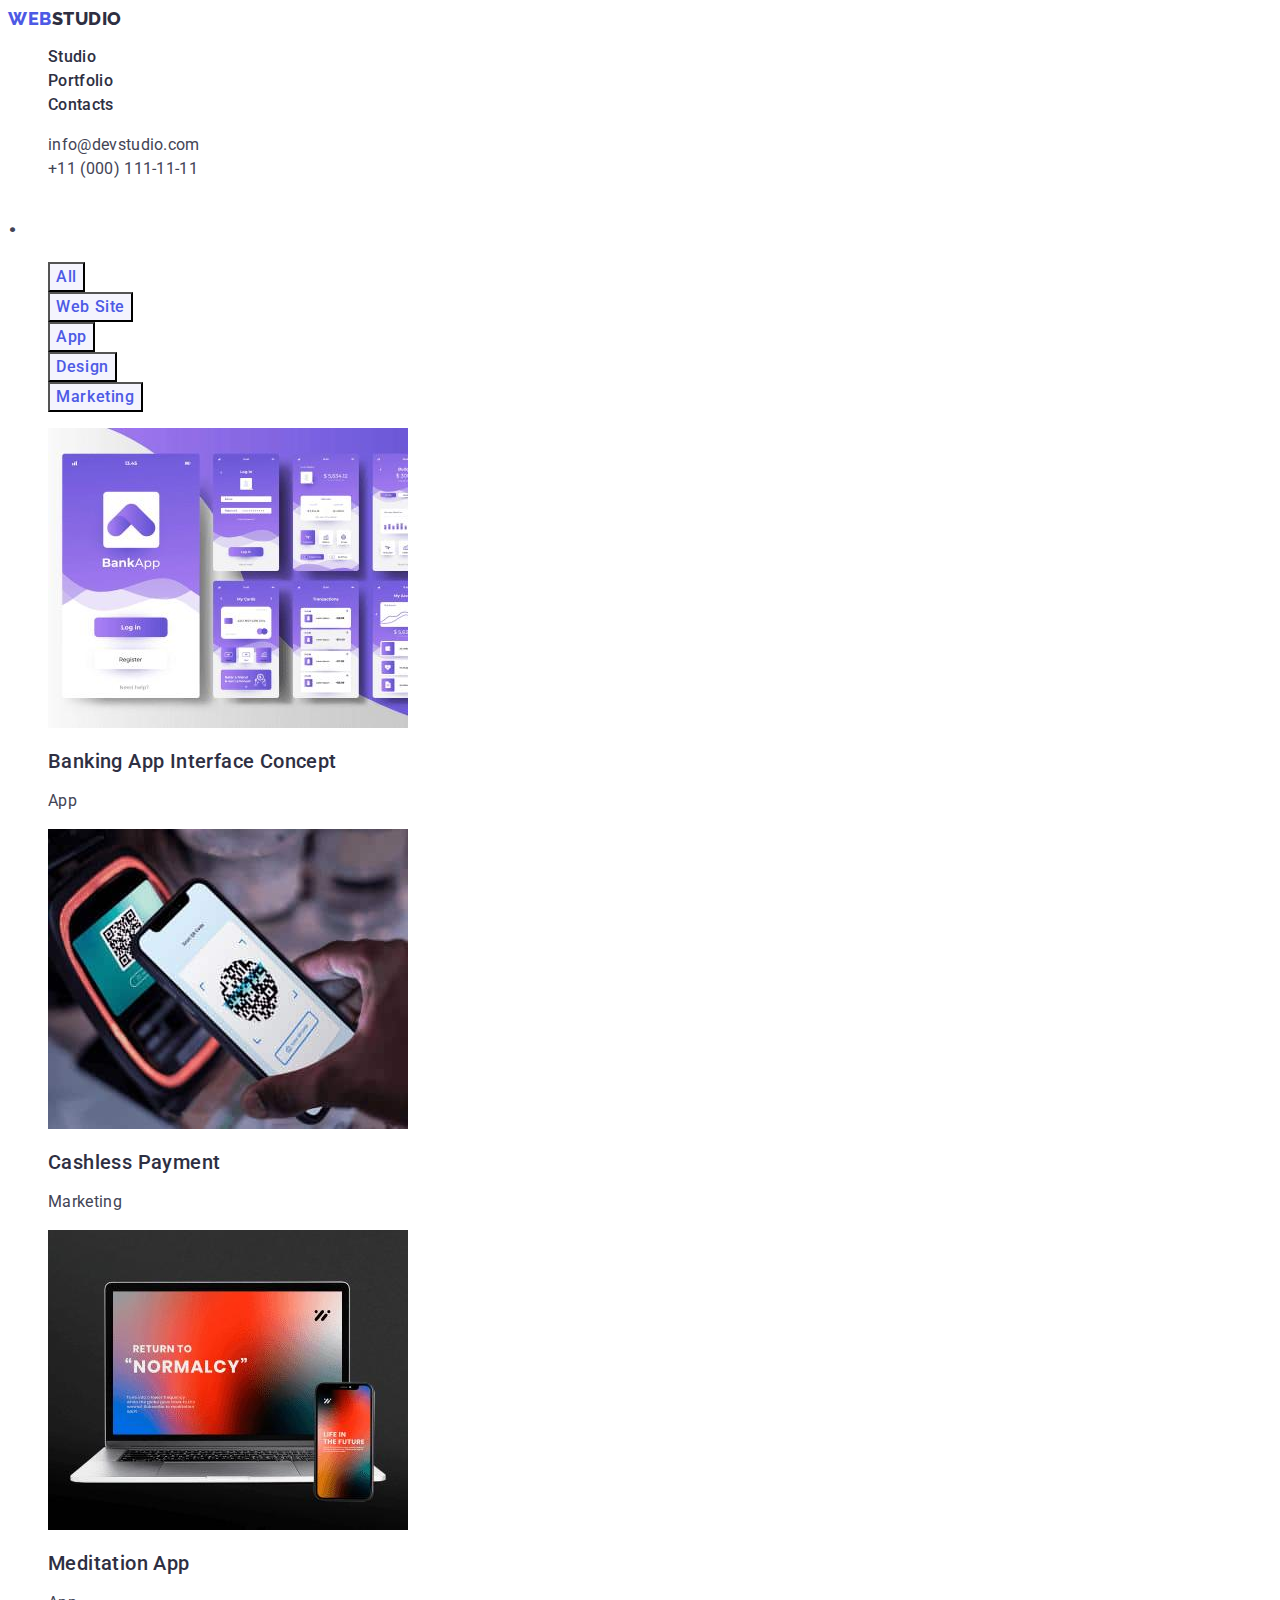
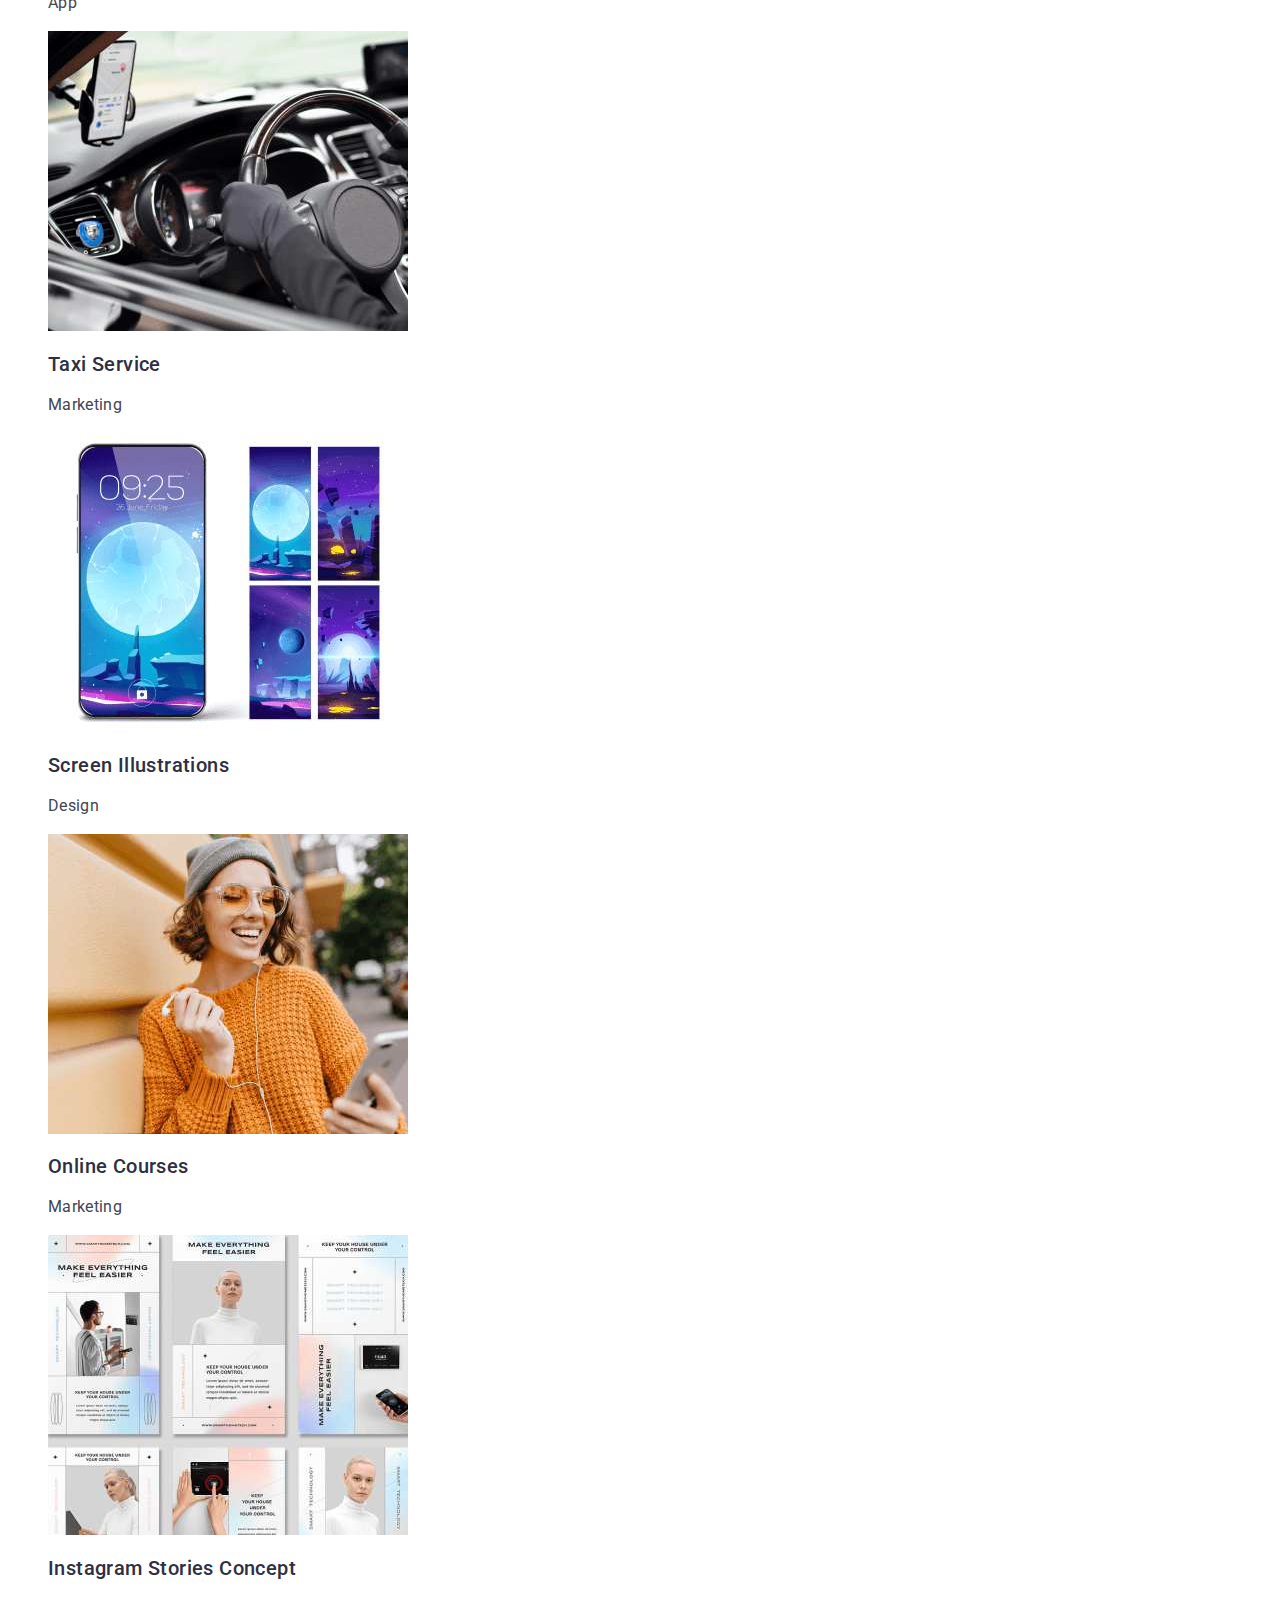
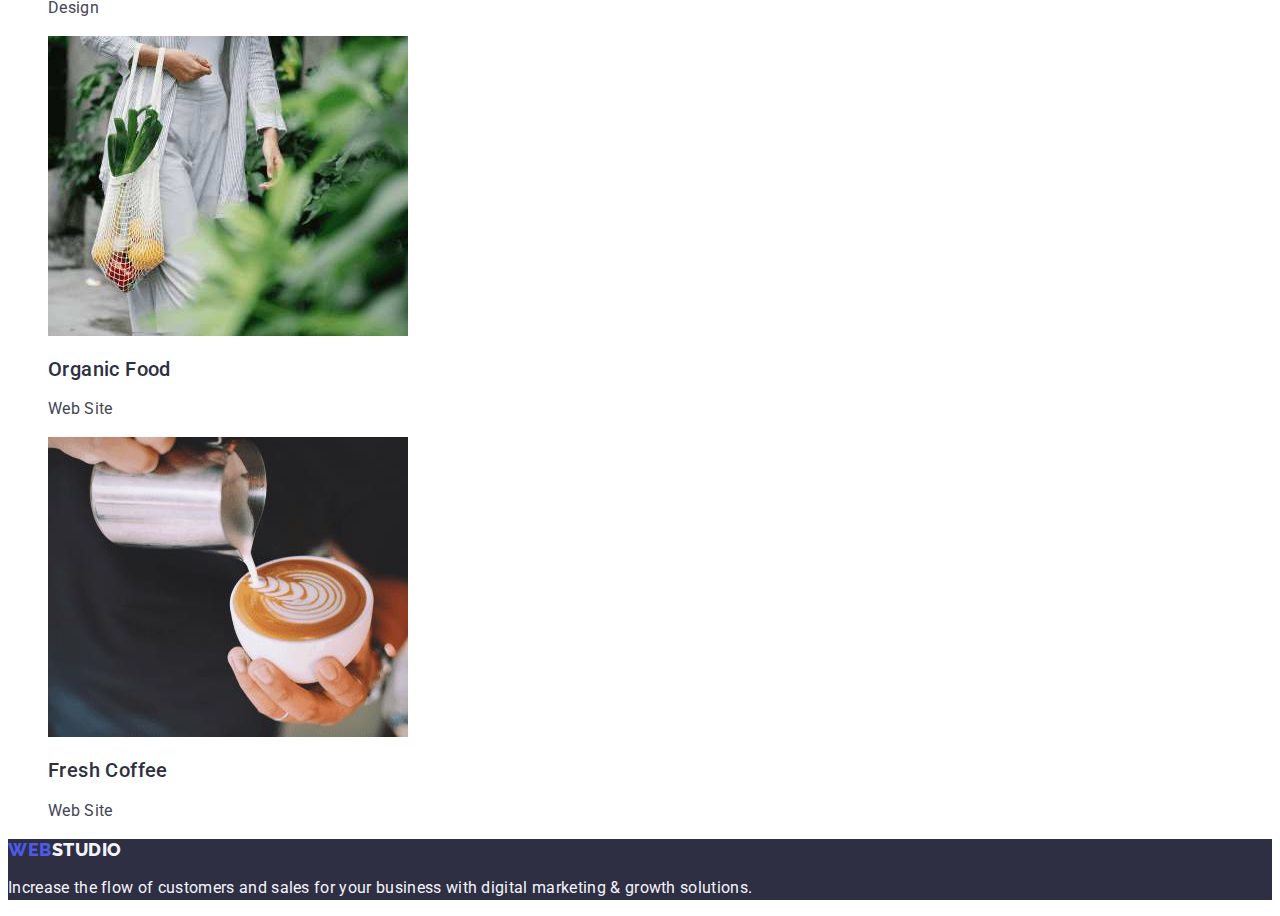
==== portfolio.html @ 65dd12f0 "Initial commit" ====
<!DOCTYPE html>
<html lang="en">
    <head>
        <meta charset="utf-8"/>
        <meta name="description" content="Portfolio"/>
        <link rel="preconnect" href="https://fonts.googleapis.com">
        <link rel="preconnect" href="https://fonts.gstatic.com" crossorigin>
        <link href="https://fonts.googleapis.com/css2?family=Raleway:wght@800&family=Roboto:wght@400;500;700;900&display=swap" 
        rel="stylesheet">
        <link rel="stylesheet" href="./css/styles.css" />
        <title>Portfolio</title>
    </head>
    <body>
        <header class="header">
            <nav>
                <a class="logo link" href="./index.html">Web<span class="span-header">Studio</span></a>
                <ul class="page-nave list">
                    <li><a class="link-nave link" href="./index.html">Studio</a></li>
                    <li><a class="link-nave link" href="./portfolio.html">Portfolio</a></li>
                    <li><a class="link-nave link" href="">Contacts</a></li>
                </ul>
            </nav>
            
            <address class="address">
                <ul class="list">
                    <li>
                        <a class="mail-tel link" href="mailto:info@devstudio.com">info@devstudio.com</a>
                    </li>
                    <li>
                        <a class="mail-tel link" href="tel:+110001111111">+11 (000) 111-11-11</a>
                    </li>
                </ul>
            </address>
            </header>

        <main>
            <section class="section-portfolio">
                <h1>.</h1>
                <ul class="list">
                    <li>
                       <button type="button" class="button-item">All</button>
                    </li>
                    <li>
                       <button type="button" class="button-item">Web Site</button>
                    </li>
                    <li>
                       <button type="button" class="button-item">App</button>
                    </li>
                    <li>
                       <button type="button" class="button-item">Design</button>
                    </li>
                    <li>
                       <button type="button" class="button-item">Marketing</button>
                    </li>
                </ul>
            
                <ul class="portfolio-menu list">
                    <li>
                        <a class="link" href="">
                            <img src="./images/img_4.jpg" width="360" height="300" alt="Banking App Interface"/>
                            <h2 class="title">Banking App Interface Concept</h2>
                            <p class="text-general">App</p>
                        </a>
                    </li>
                    <li>
                        <a class="link" href="">
                            <img src="./images/img_5.jpg" width="360" height="300" alt="Cashless Payment"/>
                            <h2 class="title">Cashless Payment</h2>
                            <p class="text-general">Marketing</p>
                        </a>
                    </li>
                    <li>
                        <a class="link" href="">
                            <img src="./images/img_6.jpg" width="360" height="300" alt="Meditation App"/>
                            <h2 class="title">Meditation App</h2>
                            <p class="text-general">App</p>
                        </a>
                    </li>
                    <li>
                        <a class="link" href="">
                            <img src="./images/img_7.jpg" width="360" height="300" alt="Taxi Service"/>
                            <h2 class="title">Taxi Service</h2>
                            <p class="text-general">Marketing</p>
                        </a>
                    </li>
                    <li>
                        <a class="link" href="">
                            <img src="./images/img_8.jpg" width="360" height="300" alt="Screen Illustrations"/>
                            <h2 class="title">Screen Illustrations</h2>
                            <p class="text-general">Design</p>
                        </a>
                    </li>
                    <li>
                        <a class="link" href="">
                            <img src="./images/img_9.jpg" width="360" height="300" alt="Online Courses"/>
                            <h2 class="title">Online Courses</h2>
                            <p class="text-general">Marketing</p>
                        </a>
                    </li>
                    <li>
                        <a class="link" href="">
                            <img src="./images/img_10.jpg" width="360" height="300" alt="Instagram Stories Concept"/>
                            <h2 class="title">Instagram Stories Concept</h2>
                            <p class="text-general">Design</p>
                        </a>
                    </li>
                    <li>
                        <a class="link" href="">
                            <img src="./images/img_11.jpg" width="360" height="300" alt="Organic Food"/>
                            <h2 class="title">Organic Food</h2>
                            <p class="text-general">Web Site</p>
                        </a>
                    </li>
                    <li>
                        <a class="link" href="">
                            <img src="./images/img_12.jpg" width="360" height="300" alt="Fresh Coffee"/>
                            <h2 class="title">Fresh Coffee</h2>
                            <p class="text-general">Web Site</p>
                        </a>
                    </li>

                </ul>
            </section>

        </main>
        <footer  class="footer">
            <a class="logo link" href="./index.html">Web<span class="span-footer">Studio</span></a>
            <p class="text-finish">Increase the flow of customers and sales for your business with digital marketing & growth solutions.</p>
        </footer>
    </body>
</html>
---- css/styles.css ----
:root {
    --primary-font: "Roboto", sans-serif;
    --logo-font: "Raleway", sans-serif;
    --slate: #434455;
    --navyblue: #2E2F42;
    --white: #FFFFFF;
    --iris: #4D5AE5;
    --cloud: #F4F4FD;
    --ocean: #404BBF;
}

body {
    font-family: var(--primary-font);
    color: var(--slate);
    background-color: var(--white);
}

.mail-tel {
line-height: 1.5;
letter-spacing: 0.02em;
color: var(--slate);
}

.mail-tel:hover, .mail-tel:focus {
    color: var(--ocean);
}

.list {
    list-style: none;
}

.link {
    text-decoration: none;
}

.link:active {
    color: var(--ocean);
}

.logo {
    font-family: var(--logo-font);
    font-weight:800;
    font-size: 18px;
    line-height: 1.17;
    letter-spacing: 0.03em;
    text-transform: uppercase;
    color: var(--iris);
}

.header .span-header {
    color: var(--navyblue);
}

.footer .span-footer {
    color: var(--cloud);
}

.page-nave .link-nave {
    font-weight: 500;
    font-size: 16px;
    line-height: 1.5;
    letter-spacing: 0.02em;
    color: var(--navyblue);
}

.page-nave .link-nave:hover {
    color: var(--ocean);
}

.page-nave .link-nave:focus {
    color: var(--ocean);
}

.address {
    font-style: normal;
}

.sectio-one {
    background-color: var(--navyblue);
}

.sectio-one .title {
    font-size: 56px;
    line-height: 1.07;
    text-align: center;
    letter-spacing: 0.02em;
    color: var(--white);
}

.sectio-one .button {
    font-family: var(--primary-font);
    background-color: var(--iris);
    font-weight:500;
    font-size: 16px;
    line-height: 1.5;
    letter-spacing: 0.04em;
    color: var(--white);
    cursor: pointer;
}

.sectio-one .button:hover, .sectio-one button:focus{
    background-color: var(--ocean);
}

.section-portfolio .button-item {
    font-family: var(--primary-font);
    font-weight: 500;
    font-size: 16px;
    line-height: 1.5;
    letter-spacing: 0.04em;
    color: var(--iris);
    background-color: var(--cloud);
    text-align: center;
    cursor: pointer;
}

.section-portfolio .button-item:hover, 
.section-portfolio .button-item:focus {
    color: var(--white);
    background-color: var(--ocean);
}

.title-general {
    font-weight:500;
    font-size:20px;
    line-height: 1.2;
    letter-spacing: 0.02em;
    color: var(--navyblue);
}

.text-general {
    font-size: 16px;
    line-height: 1.5;
    letter-spacing: 0.02em;
    color: var(--slate);
}

.section-three .title {
    font-size: 36px;
    line-height: 1.11;
    text-align: center;
    letter-spacing: 0.02em;
    text-transform: capitalize;
    color: var(--navyblue)
    ;
}

.section-four {
    background-color: var(--cloud);
}

.section-four .element {
background-color: var(--white);
}

.section-four .title {
    font-size: 36px;
    line-height: 1.11;
    text-align: center;
    letter-spacing: 0.02em;
    text-transform: capitalize;
    color: var(--navyblue);
}

.portfolio-menu .title {
    font-weight: 500;
    font-size: 20px;
    line-height: 1.2;
    letter-spacing: 0.02em;
    color: var(--navyblue);
}

.footer {
    background-color: var(--navyblue);
}

.footer .text-finish {
    line-height: 1.5;
    color: var(--cloud);
    letter-spacing: 0.02em;
}
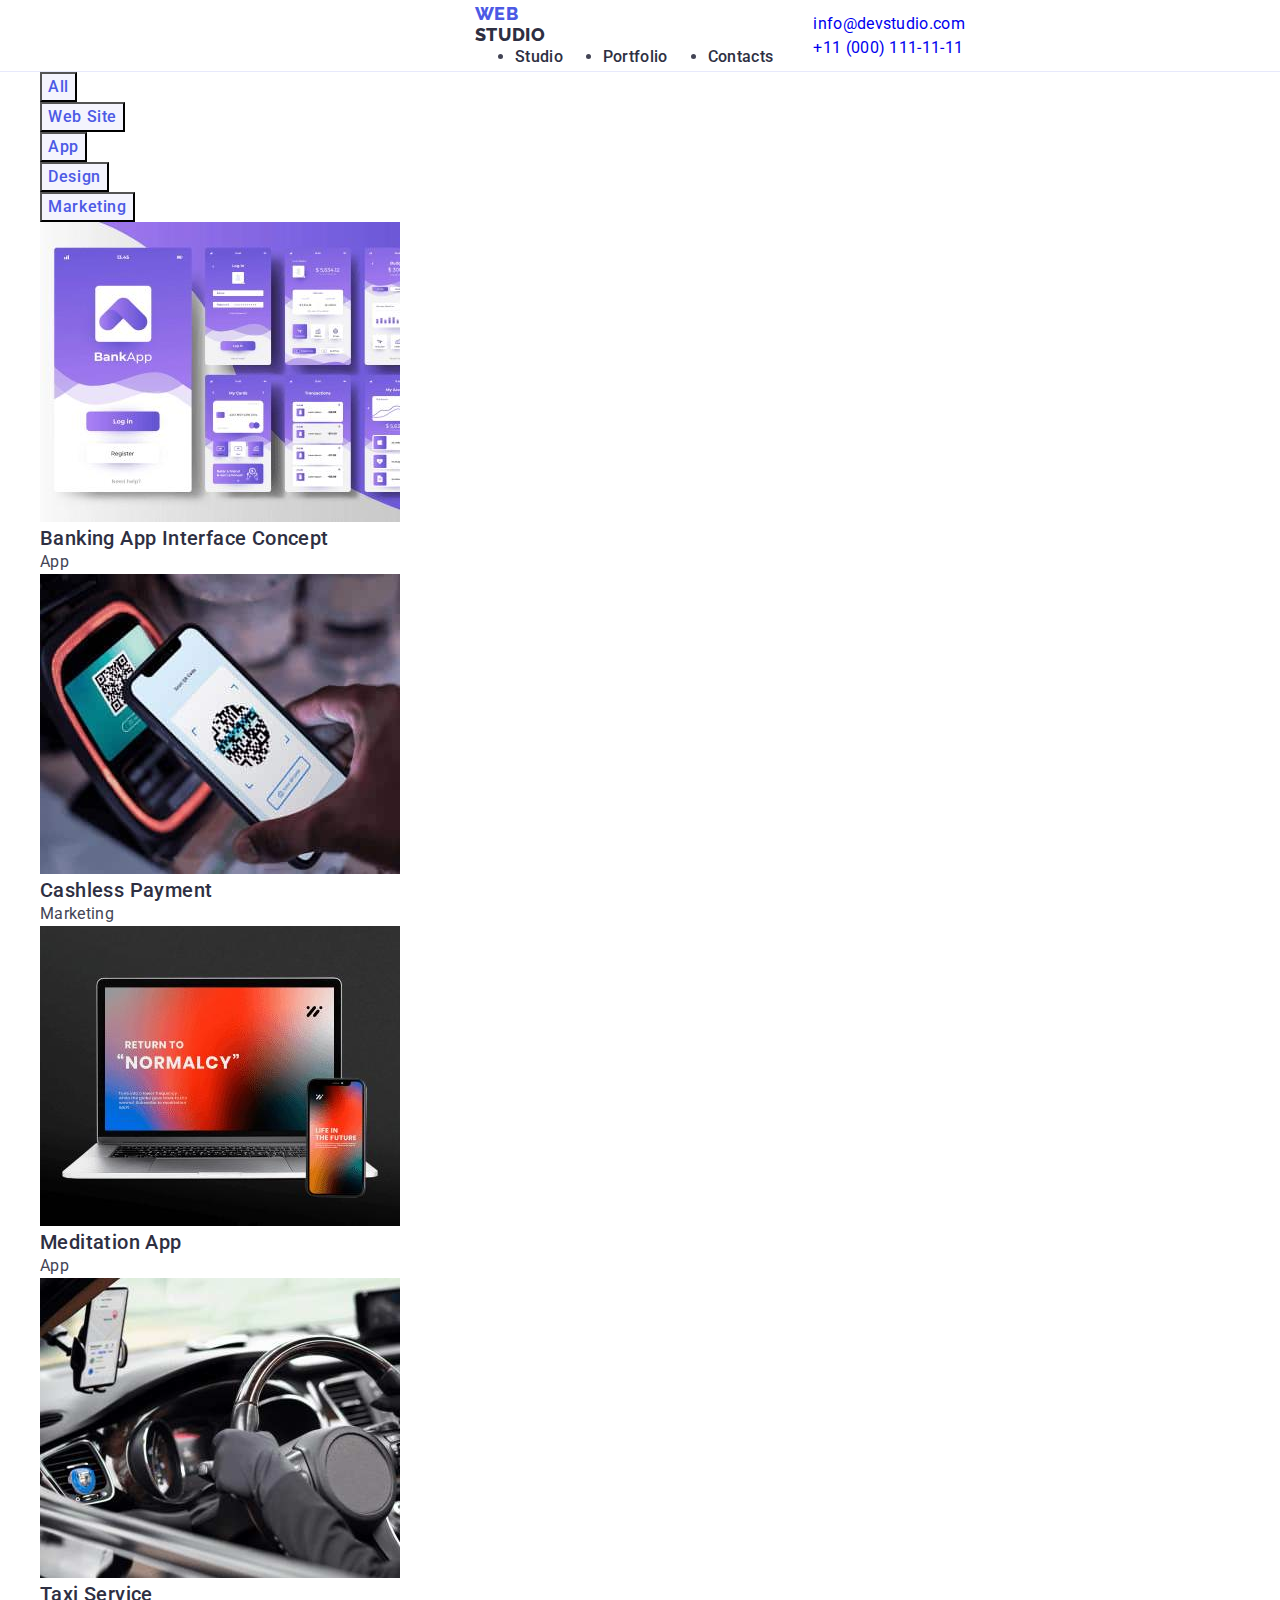
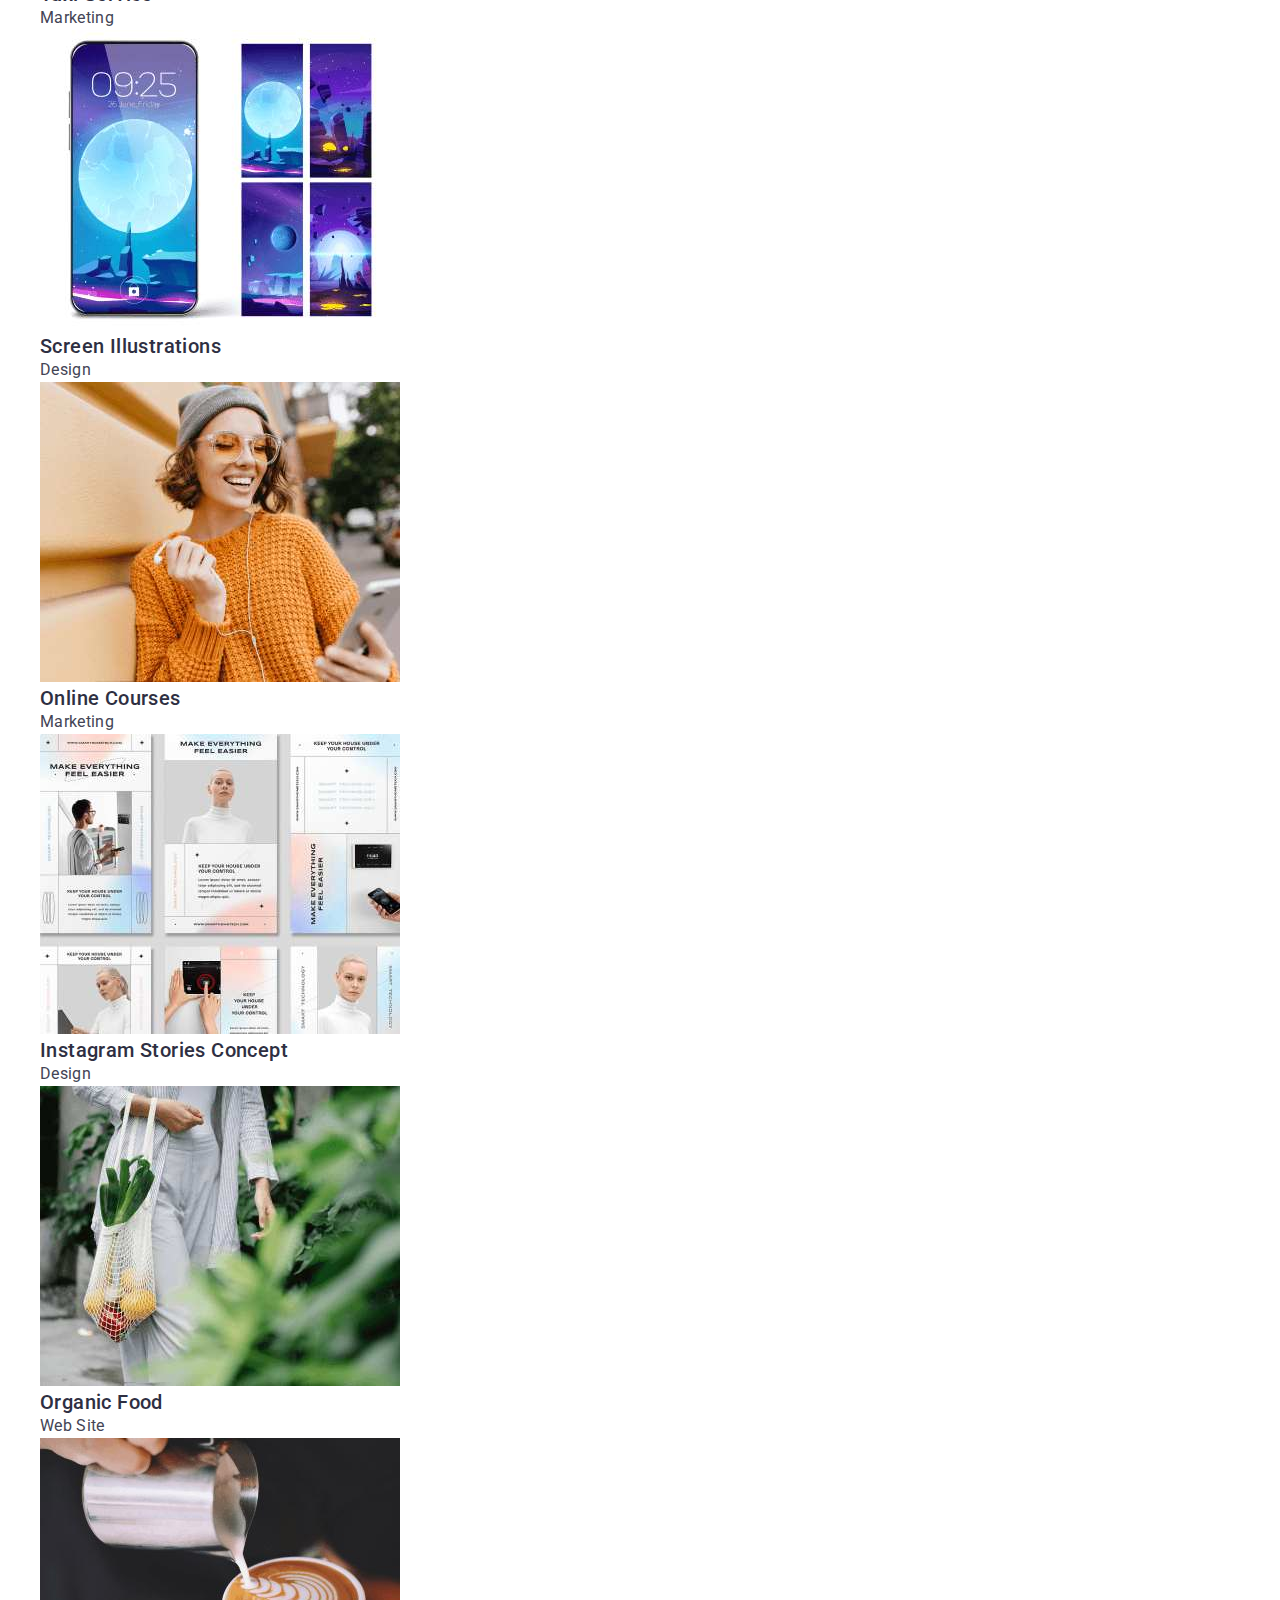
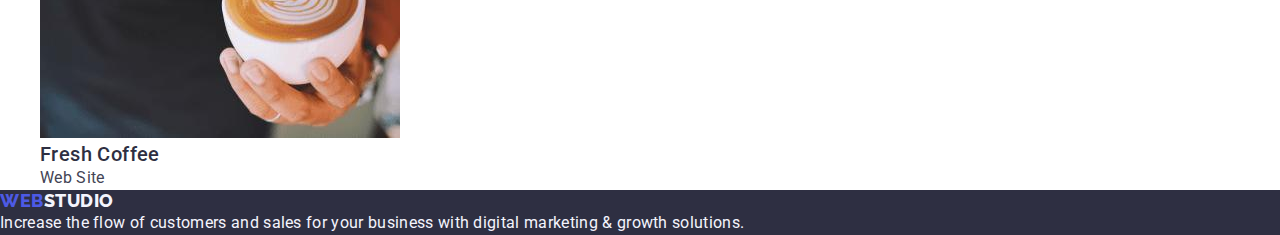
==== commit 6e9ac380: "start commit" ====
--- a/portfolio.html
+++ b/portfolio.html
@@ -3,6 +3,9 @@
     <head>
         <meta charset="utf-8"/>
         <meta name="description" content="Portfolio"/>
+        <link rel="stylesheet" href="https://cdnjs.cloudflare.com/ajax/libs/modern-normalize/2.0.0/modern-normalize.min.css"
+            integrity="sha512-4xo8blKMVCiXpTaLzQSLSw3KFOVPWhm/TRtuPVc4WG6kUgjH6J03IBuG7JZPkcWMxJ5huwaBpOpnwYElP/m6wg=="
+            crossorigin="anonymous" referrerpolicy="no-referrer" />
         <link rel="preconnect" href="https://fonts.googleapis.com">
         <link rel="preconnect" href="https://fonts.gstatic.com" crossorigin>
         <link href="https://fonts.googleapis.com/css2?family=Raleway:wght@800&family=Roboto:wght@400;500;700;900&display=swap" 
@@ -10,122 +13,129 @@
         <link rel="stylesheet" href="./css/styles.css" />
         <title>Portfolio</title>
     </head>
+
     <body>
         <header class="header">
-            <nav>
-                <a class="logo link" href="./index.html">Web<span class="span-header">Studio</span></a>
-                <ul class="page-nave list">
-                    <li><a class="link-nave link" href="./index.html">Studio</a></li>
-                    <li><a class="link-nave link" href="./portfolio.html">Portfolio</a></li>
-                    <li><a class="link-nave link" href="">Contacts</a></li>
-                </ul>
-            </nav>
-            
-            <address class="address">
-                <ul class="list">
-                    <li>
-                        <a class="mail-tel link" href="mailto:info@devstudio.com">info@devstudio.com</a>
-                    </li>
-                    <li>
-                        <a class="mail-tel link" href="tel:+110001111111">+11 (000) 111-11-11</a>
-                    </li>
-                </ul>
-            </address>
-            </header>
+            <div class="container">
+                <nav class="header-navigation">
+                    <a class="header-logo link" href="./index.html">Web<span class="header-logo-span">Studio</span></a>
+                    <ul class="navigation-list">
+                        <li class="navigation-list-item"><a class="navigation-list-link link" href="./index.html">Studio</a></li>
+                        <li class="navigation-list-item"><a class="navigation-list-link link" href="./portfolio.html">Portfolio</a></li>
+                        <li class="navigation-list-item"><a class="navigation-list-link link" href="">Contacts</a></li>
+                    </ul>
+                </nav>
+                
+                <address class="header-address">
+                    <ul class="header-address-list list">
+                        <li class="header-address-item">
+                            <a class="header-address-link link" href="mailto:info@devstudio.com">info@devstudio.com</a>
+                        </li>
+                        <li class="header-address-item">
+                            <a class="header-address-link link" href="tel:+110001111111">+11 (000) 111-11-11</a>
+                        </li>
+                    </ul>
+                </address>
+            </div>
+        </header>
 
         <main>
-            <section class="section-portfolio">
-                <h1>.</h1>
-                <ul class="list">
-                    <li>
-                       <button type="button" class="button-item">All</button>
-                    </li>
-                    <li>
-                       <button type="button" class="button-item">Web Site</button>
-                    </li>
-                    <li>
-                       <button type="button" class="button-item">App</button>
-                    </li>
-                    <li>
-                       <button type="button" class="button-item">Design</button>
-                    </li>
-                    <li>
-                       <button type="button" class="button-item">Marketing</button>
-                    </li>
-                </ul>
+            <section class="portfolio">
+                <div class="container">
+                    <h1 class="visually-hidden">.</h1>
+                    <ul class="portfolio-menu-list list">
+                        <li>
+                           <button type="button" class="portfolio-menu-item-btn">All</button>
+                        </li>
+                        <li>
+                           <button type="button" class="portfolio-menu-item-btn">Web Site</button>
+                        </li>
+                        <li>
+                           <button type="button" class="portfolio-menu-item-btn">App</button>
+                        </li>
+                        <li>
+                           <button type="button" class="portfolio-menu-item-btn">Design</button>
+                        </li>
+                        <li>
+                           <button type="button" class="portfolio-menu-item-btn">Marketing</button>
+                        </li>
+                    </ul>
             
-                <ul class="portfolio-menu list">
-                    <li>
-                        <a class="link" href="">
-                            <img src="./images/img_4.jpg" width="360" height="300" alt="Banking App Interface"/>
-                            <h2 class="title">Banking App Interface Concept</h2>
-                            <p class="text-general">App</p>
-                        </a>
-                    </li>
-                    <li>
-                        <a class="link" href="">
-                            <img src="./images/img_5.jpg" width="360" height="300" alt="Cashless Payment"/>
-                            <h2 class="title">Cashless Payment</h2>
-                            <p class="text-general">Marketing</p>
-                        </a>
-                    </li>
-                    <li>
-                        <a class="link" href="">
-                            <img src="./images/img_6.jpg" width="360" height="300" alt="Meditation App"/>
-                            <h2 class="title">Meditation App</h2>
-                            <p class="text-general">App</p>
-                        </a>
-                    </li>
-                    <li>
-                        <a class="link" href="">
-                            <img src="./images/img_7.jpg" width="360" height="300" alt="Taxi Service"/>
-                            <h2 class="title">Taxi Service</h2>
-                            <p class="text-general">Marketing</p>
-                        </a>
-                    </li>
-                    <li>
-                        <a class="link" href="">
-                            <img src="./images/img_8.jpg" width="360" height="300" alt="Screen Illustrations"/>
-                            <h2 class="title">Screen Illustrations</h2>
-                            <p class="text-general">Design</p>
-                        </a>
-                    </li>
-                    <li>
-                        <a class="link" href="">
-                            <img src="./images/img_9.jpg" width="360" height="300" alt="Online Courses"/>
-                            <h2 class="title">Online Courses</h2>
-                            <p class="text-general">Marketing</p>
-                        </a>
-                    </li>
-                    <li>
-                        <a class="link" href="">
-                            <img src="./images/img_10.jpg" width="360" height="300" alt="Instagram Stories Concept"/>
-                            <h2 class="title">Instagram Stories Concept</h2>
-                            <p class="text-general">Design</p>
-                        </a>
-                    </li>
-                    <li>
-                        <a class="link" href="">
-                            <img src="./images/img_11.jpg" width="360" height="300" alt="Organic Food"/>
-                            <h2 class="title">Organic Food</h2>
-                            <p class="text-general">Web Site</p>
-                        </a>
-                    </li>
-                    <li>
-                        <a class="link" href="">
-                            <img src="./images/img_12.jpg" width="360" height="300" alt="Fresh Coffee"/>
-                            <h2 class="title">Fresh Coffee</h2>
-                            <p class="text-general">Web Site</p>
-                        </a>
-                    </li>
+                    <ul class="portfolio-list list">
+                        <li>
+                            <a class="portfolio-item-link link" href="">
+                                <img src="./images/img_4.jpg" width="360" height="300" alt="Banking App Interface"/>
+                                <h2 class="portfolio-item-title">Banking App Interface Concept</h2>
+                                <p class="text-general">App</p>
+                            </a>
+                        </li>
+                        <li>
+                            <a class="portfolio-item-link link" href="">
+                                <img src="./images/img_5.jpg" width="360" height="300" alt="Cashless Payment"/>
+                                <h2 class="portfolio-item-title">Cashless Payment</h2>
+                                <p class="text-general">Marketing</p>
+                            </a>
+                        </li>
+                        <li>
+                            <a class="portfolio-item-link link" href="">
+                                <img src="./images/img_6.jpg" width="360" height="300" alt="Meditation App"/>
+                                <h2 class="portfolio-item-title">Meditation App</h2>
+                                <p class="text-general">App</p>
+                            </a>
+                        </li>
+                        <li>
+                            <a class="portfolio-item-link link" href="">
+                                <img src="./images/img_7.jpg" width="360" height="300" alt="Taxi Service"/>
+                                <h2 class="portfolio-item-title">Taxi Service</h2>
+                                <p class="text-general">Marketing</p>
+                            </a>
+                        </li>
+                        <li>
+                            <a class="portfolio-item-link link" href="">
+                                <img src="./images/img_8.jpg" width="360" height="300" alt="Screen Illustrations"/>
+                                <h2 class="portfolio-item-title">Screen Illustrations</h2>
+                                <p class="text-general">Design</p>
+                            </a>
+                        </li>
+                        <li>
+                            <a class="portfolio-item-link link" href="">
+                                <img src="./images/img_9.jpg" width="360" height="300" alt="Online Courses"/>
+                                <h2 class="portfolio-item-title">Online Courses</h2>
+                                <p class="text-general">Marketing</p>
+                            </a>
+                        </li>
+                        <li>
+                            <a class="portfolio-item-link link" href="">
+                                <img src="./images/img_10.jpg" width="360" height="300" alt="Instagram Stories Concept"/>
+                                <h2 class="portfolio-item-title">Instagram Stories Concept</h2>
+                                <p class="text-general">Design</p>
+                            </a>
+                        </li>
+                        <li>
+                            <a class="portfolio-item-link link" href="">
+                                <img src="./images/img_11.jpg" width="360" height="300" alt="Organic Food"/>
+                                <h2 class="portfolio-item-title">Organic Food</h2>
+                                <p class="text-general">Web Site</p>
+                            </a>
+                        </li>
+                        <li>
+                            <a class="portfolio-item-link link" href="">
+                                <img src="./images/img_12.jpg" width="360" height="300" alt="Fresh Coffee"/>
+                                <h2 class="portfolio-item-title">Fresh Coffee</h2>
+                                <p class="text-general">Web Site</p>
+                            </a>
+                        </li>
+                    </ul>
+                </div>
+            </section>
+        </main>
 
-                </ul>
-            </section>
+        <footer class="footer">
+            <div class="container">
+            <a class="footer-logo-link link" href="./index.html">Web<span class="foote-logo-span">Studio</span></a>
+            <p class="footer-logo-text">Increase the flow of customers and sales for your business with digital marketing & growth solutions.</p>
+            <div>
+        </footer>
 
-        </main>
-        <footer  class="footer">
-            <a class="logo link" href="./index.html">Web<span class="span-footer">Studio</span></a>
-            <p class="text-finish">Increase the flow of customers and sales for your business with digital marketing & growth solutions.</p>
-        </footer>
     </body>
 </html>--- a/css/styles.css
+++ b/css/styles.css
@@ -9,20 +9,39 @@
     --ocean: #404BBF;
 }
 
+*,
+*::before,
+*::after {
+    box-sizing: border-box;
+}
+
 body {
     font-family: var(--primary-font);
     color: var(--slate);
     background-color: var(--white);
-}
-
-.mail-tel {
-line-height: 1.5;
-letter-spacing: 0.02em;
-color: var(--slate);
-}
-
-.mail-tel:hover, .mail-tel:focus {
-    color: var(--ocean);
+    width: 1440px;
+    height: 2592px;
+    margin: 0;
+    padding: 0;
+    width: 1440px;
+    height: 2592px;
+}
+
+h1, h2, h3, h4, h5,h6, p {
+    margin-top: 0;
+    margin-bottom: 0;
+}
+
+ul {
+    margin-top: 0;
+    margin-bottom: 0;
+    margin-left: 0;
+    margin-right: 0;
+}
+
+.section {
+    padding-top: 120px;
+    padding-bottom: 120px;
 }
 
 .list {
@@ -37,7 +56,37 @@
     color: var(--ocean);
 }
 
-.logo {
+.visually-hidden {
+    position: absolute;
+    width: 1px;
+    height: 1px;
+    margin: -1px;
+    border: 0;
+    padding: 0;
+    white-space: nowrap;
+    clip-path: inset(100%);
+    clip: rect(0 0 0 0);
+    overflow: hidden;
+}
+
+/** ------------------HEADER----------------- */
+
+.header  {
+    width: 1440px;
+    height: 72px;
+    flex-shrink: 0;
+    border-bottom: 1px solid var(--cornflower, #E7E9FC);
+    background: var(--white, #FFF);
+    margin: 0;
+    padding: 0; 
+    justify-content: space-between;
+        align-items: center;
+    
+}
+
+
+
+.header-logo {
     font-family: var(--logo-font);
     font-weight:800;
     font-size: 18px;
@@ -45,17 +94,34 @@
     letter-spacing: 0.03em;
     text-transform: uppercase;
     color: var(--iris);
-}
-
-.header .span-header {
-    color: var(--navyblue);
-}
-
-.footer .span-footer {
-    color: var(--cloud);
-}
-
-.page-nave .link-nave {
+
+
+    }
+
+    header-navigation {
+        display: inline-flex;
+            align-items: flex-start;
+            gap: 40px;
+            margin: 24px 832px 24px 347px;
+            width: 261px;
+            height: 24px;
+    }
+
+
+
+.header-logo-span {
+    color: var(--navyblue);
+    display: flex;
+        width: 71px;
+}
+
+.navigation-list {
+    display: inline-flex;
+    align-items: flex-start;
+    gap: 40px;}
+
+
+.navigation-list-link {
     font-weight: 500;
     font-size: 16px;
     line-height: 1.5;
@@ -63,23 +129,43 @@
     color: var(--navyblue);
 }
 
-.page-nave .link-nave:hover {
+.navigation-list-link:hover, .navigation-list-link:focus {
     color: var(--ocean);
 }
 
-.page-nave .link-nave:focus {
+.header-address {
+    font-style: normal;
+}
+
+.header-address-list {
+    line-height: 1.5;
+    letter-spacing: 0.02em;
+    color: var(--slate);
+
+    
+}
+
+.header-address-list:hover, .header-address-list:focus {
     color: var(--ocean);
 }
 
-.address {
-    font-style: normal;
-}
-
-.sectio-one {
+.header .container {
+    display: flex;
+    width: 1440px;
+    height: 72px;
+    justify-content: center;
+    align-items: center;
+    flex-shrink: 0;
+}
+
+/*! ------------------------section-one------------*/
+
+
+.section-one {
     background-color: var(--navyblue);
 }
 
-.sectio-one .title {
+.section-one-title {
     font-size: 56px;
     line-height: 1.07;
     text-align: center;
@@ -87,7 +173,7 @@
     color: var(--white);
 }
 
-.sectio-one .button {
+.section-one-btn {
     font-family: var(--primary-font);
     background-color: var(--iris);
     font-weight:500;
@@ -98,27 +184,11 @@
     cursor: pointer;
 }
 
-.sectio-one .button:hover, .sectio-one button:focus{
+.section-one-btn:hover, section-one-btn:focus{
     background-color: var(--ocean);
 }
 
-.section-portfolio .button-item {
-    font-family: var(--primary-font);
-    font-weight: 500;
-    font-size: 16px;
-    line-height: 1.5;
-    letter-spacing: 0.04em;
-    color: var(--iris);
-    background-color: var(--cloud);
-    text-align: center;
-    cursor: pointer;
-}
-
-.section-portfolio .button-item:hover, 
-.section-portfolio .button-item:focus {
-    color: var(--white);
-    background-color: var(--ocean);
-}
+/*!--------------------------section-two----------------*/
 
 .title-general {
     font-weight:500;
@@ -135,7 +205,9 @@
     color: var(--slate);
 }
 
-.section-three .title {
+/*!------------------------section-three-------------------*/
+
+.section-three-title {
     font-size: 36px;
     line-height: 1.11;
     text-align: center;
@@ -145,15 +217,17 @@
     ;
 }
 
+/*!------------------------section-four------------------*/
+
 .section-four {
     background-color: var(--cloud);
 }
 
-.section-four .element {
+.section-four-item {
 background-color: var(--white);
 }
 
-.section-four .title {
+.section-four-title {
     font-size: 36px;
     line-height: 1.11;
     text-align: center;
@@ -162,20 +236,55 @@
     color: var(--navyblue);
 }
 
-.portfolio-menu .title {
+/*!------------------------footer-------------------*/
+
+.footer {
+    background-color: var(--navyblue);
+}
+
+.footer-logo-link {
+    font-family: var(--logo-font);
+    font-weight: 800;
+    font-size: 18px;
+    line-height: 1.17;
+    letter-spacing: 0.03em;
+    text-transform: uppercase;
+    color: var(--iris);
+}
+
+.foote-logo-span {
+    color: var(--cloud);
+}
+
+.footer-logo-text {
+    line-height: 1.5;
+    color: var(--cloud);
+    letter-spacing: 0.02em;
+}
+
+/*!------------------------section--portfolio-------------------*/
+
+.portfolio-menu-item-btn {
+    font-family: var(--primary-font);
+    font-weight: 500;
+    font-size: 16px;
+    line-height: 1.5;
+    letter-spacing: 0.04em;
+    color: var(--iris);
+    background-color: var(--cloud);
+    text-align: center;
+    cursor: pointer;
+}
+
+.portfolio-menu-item-btn:hover, .portfolio-menu-item-btn:focus {
+    color: var(--white);
+    background-color: var(--ocean);
+}
+
+.portfolio-item-title {
     font-weight: 500;
     font-size: 20px;
     line-height: 1.2;
     letter-spacing: 0.02em;
     color: var(--navyblue);
-}
-
-.footer {
-    background-color: var(--navyblue);
-}
-
-.footer .text-finish {
-    line-height: 1.5;
-    color: var(--cloud);
-    letter-spacing: 0.02em;
 }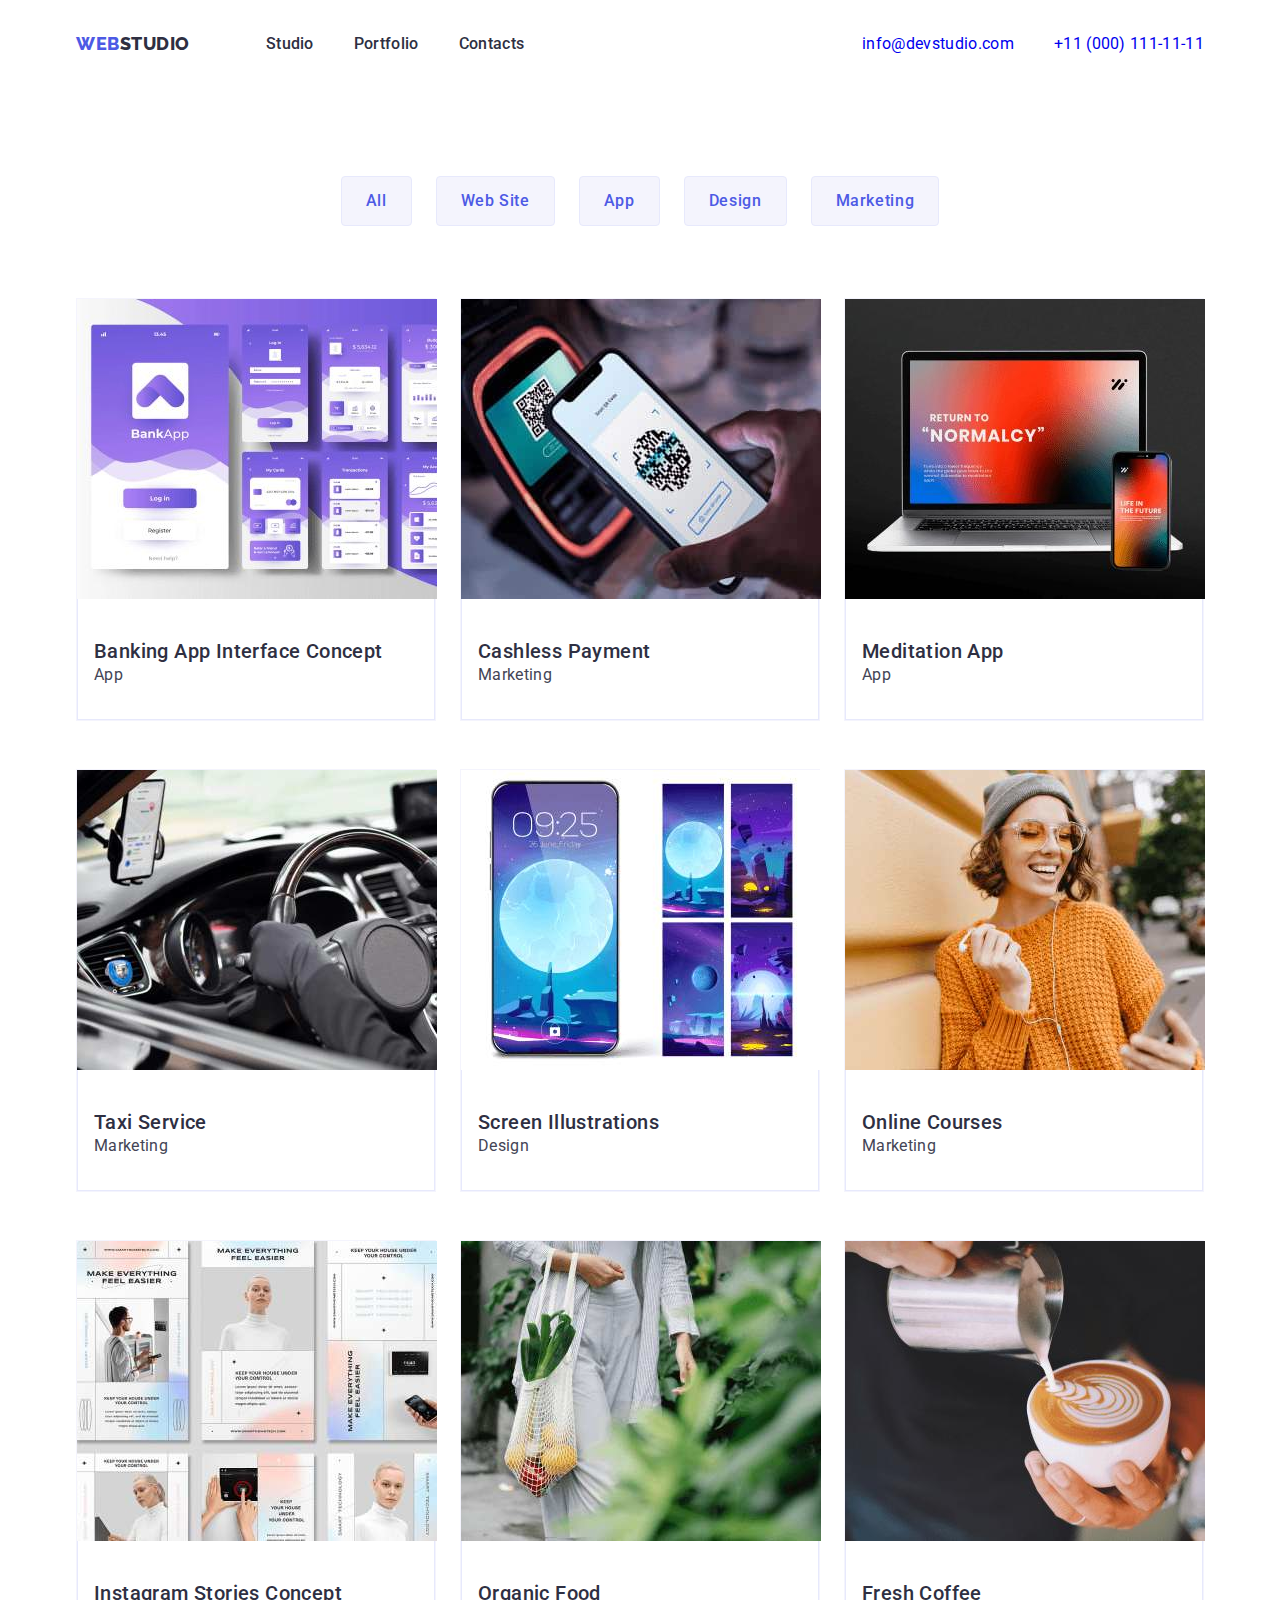
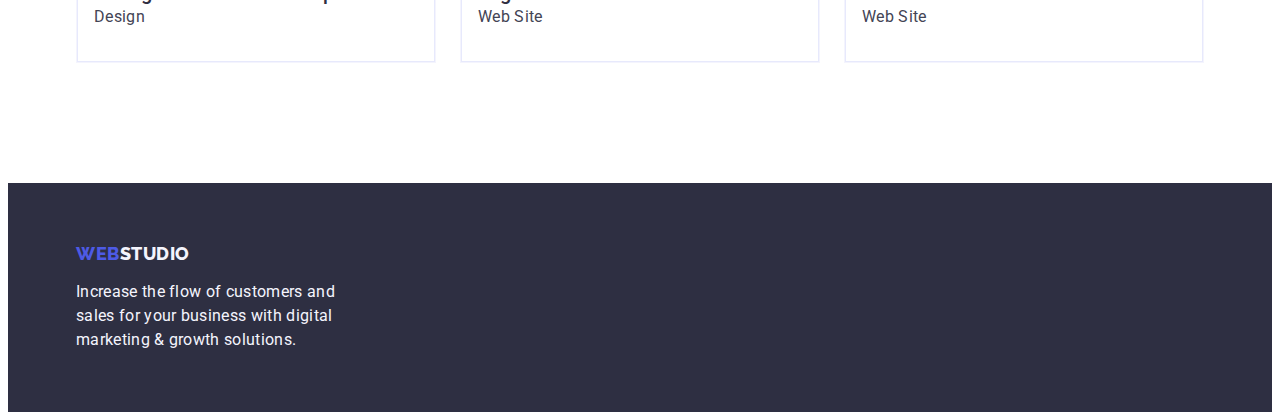
==== commit 1eb36e99: "change_one" ====
--- a/portfolio.html
+++ b/portfolio.html
@@ -16,16 +16,18 @@
 
     <body>
         <header class="header">
-            <div class="container">
+            <div class="header_container container">
                 <nav class="header-navigation">
                     <a class="header-logo link" href="./index.html">Web<span class="header-logo-span">Studio</span></a>
-                    <ul class="navigation-list">
-                        <li class="navigation-list-item"><a class="navigation-list-link link" href="./index.html">Studio</a></li>
-                        <li class="navigation-list-item"><a class="navigation-list-link link" href="./portfolio.html">Portfolio</a></li>
+                    <ul class="navigation-list list">
+                        <li class="navigation-list-item"><a class="navigation-list-link link" href="./index.html">Studio</a>
+                        </li>
+                        <li class="navigation-list-item"><a class="navigation-list-link link"
+                            href="./portfolio.html">Portfolio</a></li>
                         <li class="navigation-list-item"><a class="navigation-list-link link" href="">Contacts</a></li>
                     </ul>
                 </nav>
-                
+    
                 <address class="header-address">
                     <ul class="header-address-list list">
                         <li class="header-address-item">
@@ -62,67 +64,82 @@
                     </ul>
             
                     <ul class="portfolio-list list">
-                        <li>
+                        <li class="portfolio-item">
                             <a class="portfolio-item-link link" href="">
-                                <img src="./images/img_4.jpg" width="360" height="300" alt="Banking App Interface"/>
-                                <h2 class="portfolio-item-title">Banking App Interface Concept</h2>
-                                <p class="text-general">App</p>
+                                <img class="portfolio-item-img" src="./images/img_4.jpg" width="360" height="300" alt="Banking App Interface"/>
+                                <div class="portfolio-item-card">
+                                    <h2 class="portfolio-item-title">Banking App Interface Concept</h2>
+                                    <p class="text-general">App</p>
+                                </div>
                             </a>
                         </li>
-                        <li>
+                        <li class="portfolio-item">
                             <a class="portfolio-item-link link" href="">
-                                <img src="./images/img_5.jpg" width="360" height="300" alt="Cashless Payment"/>
-                                <h2 class="portfolio-item-title">Cashless Payment</h2>
-                                <p class="text-general">Marketing</p>
+                                <img class="portfolio-item-img" src="./images/img_5.jpg" width="360" height="300" alt="Cashless Payment"/>
+                                <div class="portfolio-item-card">
+                                    <h2 class="portfolio-item-title">Cashless Payment</h2>
+                                    <p class="text-general">Marketing</p>
+                                </div>
                             </a>
                         </li>
-                        <li>
+                        <li class="portfolio-item">
                             <a class="portfolio-item-link link" href="">
-                                <img src="./images/img_6.jpg" width="360" height="300" alt="Meditation App"/>
-                                <h2 class="portfolio-item-title">Meditation App</h2>
-                                <p class="text-general">App</p>
+                                <img class="portfolio-item-img" src="./images/img_6.jpg" width="360" height="300" alt="Meditation App"/>
+                                <div class="portfolio-item-card">
+                                    <h2 class="portfolio-item-title">Meditation App</h2>
+                                    <p class="text-general">App</p>
+                                </div>                       </a>
+                        </li>
+                        <li class="portfolio-item">
+                            <a class="portfolio-item-link link" href="">
+                                <img class="portfolio-item-img" src="./images/img_7.jpg" width="360" height="300" alt="Taxi Service"/>
+                                <div class="portfolio-item-card">
+                                    <h2 class="portfolio-item-title">Taxi Service</h2>
+                                    <p class="text-general">Marketing</p>
+                                </div>
                             </a>
                         </li>
-                        <li>
+                        <li class="portfolio-item">
                             <a class="portfolio-item-link link" href="">
-                                <img src="./images/img_7.jpg" width="360" height="300" alt="Taxi Service"/>
-                                <h2 class="portfolio-item-title">Taxi Service</h2>
-                                <p class="text-general">Marketing</p>
+                                <img class="portfolio-item-img" src="./images/img_8.jpg" width="360" height="300" alt="Screen Illustrations"/>
+                                <div class="portfolio-item-card">
+                                    <h2 class="portfolio-item-title">Screen Illustrations</h2>
+                                    <p class="text-general">Design</p>
+                                </div>                          </a>
+                        </li>
+                        <li class="portfolio-item">
+                            <a class="portfolio-item-link link" href="">
+                                <img class="portfolio-item-img" src="./images/img_9.jpg" width="360" height="300" alt="Online Courses"/>
+                                <div class="portfolio-item-card">
+                                    <h2 class="portfolio-item-title">Online Courses</h2>
+                                    <p class="text-general">Marketing</p>
+                                </div>
                             </a>
                         </li>
-                        <li>
+                        <li class="portfolio-item">
                             <a class="portfolio-item-link link" href="">
-                                <img src="./images/img_8.jpg" width="360" height="300" alt="Screen Illustrations"/>
-                                <h2 class="portfolio-item-title">Screen Illustrations</h2>
-                                <p class="text-general">Design</p>
+                                <img class="portfolio-item-img" src="./images/img_10.jpg" width="360" height="300" alt="Instagram Stories Concept"/>
+                                <div class="portfolio-item-card">
+                                    <h2 class="portfolio-item-title">Instagram Stories Concept</h2>
+                                    <p class="text-general">Design</p>
+                                </div>                          </a>
+                        </li>
+                        <li class="portfolio-item">
+                            <a class="portfolio-item-link link" href="">
+                                <img src="./images/img_11.jpg" width="360" height="300" alt="Organic Food"/>
+                                <div class="portfolio-item-card">
+                                    <h2 class="portfolio-item-title">Organic Food</h2>
+                                    <p class="text-general">Web Site</p>
+                                </div>
                             </a>
                         </li>
-                        <li>
-                            <a class="portfolio-item-link link" href="">
-                                <img src="./images/img_9.jpg" width="360" height="300" alt="Online Courses"/>
-                                <h2 class="portfolio-item-title">Online Courses</h2>
-                                <p class="text-general">Marketing</p>
-                            </a>
-                        </li>
-                        <li>
-                            <a class="portfolio-item-link link" href="">
-                                <img src="./images/img_10.jpg" width="360" height="300" alt="Instagram Stories Concept"/>
-                                <h2 class="portfolio-item-title">Instagram Stories Concept</h2>
-                                <p class="text-general">Design</p>
-                            </a>
-                        </li>
-                        <li>
-                            <a class="portfolio-item-link link" href="">
-                                <img src="./images/img_11.jpg" width="360" height="300" alt="Organic Food"/>
-                                <h2 class="portfolio-item-title">Organic Food</h2>
-                                <p class="text-general">Web Site</p>
-                            </a>
-                        </li>
-                        <li>
+                        <li class="portfolio-item">
                             <a class="portfolio-item-link link" href="">
                                 <img src="./images/img_12.jpg" width="360" height="300" alt="Fresh Coffee"/>
-                                <h2 class="portfolio-item-title">Fresh Coffee</h2>
-                                <p class="text-general">Web Site</p>
+                                <div class="portfolio-item-card">
+                                    <h2 class="portfolio-item-title">Fresh Coffee</h2>
+                                    <p class="text-general">Web Site</p>
+                                </div>
                             </a>
                         </li>
                     </ul>
@@ -130,12 +147,11 @@
             </section>
         </main>
 
-        <footer class="footer">
+        <footer class="footer benefits">
             <div class="container">
-            <a class="footer-logo-link link" href="./index.html">Web<span class="foote-logo-span">Studio</span></a>
-            <p class="footer-logo-text">Increase the flow of customers and sales for your business with digital marketing & growth solutions.</p>
-            <div>
+                <a class="footer-logo-link link" href="./index.html">Web<span class="foote-logo-span">Studio</span></a>
+                <p class="footer-logo-text">Increase the flow of customers and sales for your business with digital marketing & growth solutions.</p>
+            </div>
         </footer>
-
     </body>
 </html>--- a/css/styles.css
+++ b/css/styles.css
@@ -19,29 +19,45 @@
     font-family: var(--primary-font);
     color: var(--slate);
     background-color: var(--white);
-    width: 1440px;
-    height: 2592px;
+}
+
+/** ---------------------Reset-----------------**/
+
+h1, h2, h3, h4, h5,h6, p {
     margin: 0;
-    padding: 0;
-    width: 1440px;
-    height: 2592px;
-}
-
-h1, h2, h3, h4, h5,h6, p {
-    margin-top: 0;
-    margin-bottom: 0;
 }
 
 ul {
-    margin-top: 0;
-    margin-bottom: 0;
-    margin-left: 0;
-    margin-right: 0;
-}
-
-.section {
-    padding-top: 120px;
+  margin: 0;
+  padding: 0;
+}
+
+img {
+    display: block;
+
+}
+
+.container {
+    width: 1158px;
+    margin-left: auto;
+    margin-right: auto;
+    padding-left: 15px;
+    padding-right: 15px;
+}
+
+.reviews{
+    padding-top: 60px;
     padding-bottom: 120px;
+}
+
+.benefits {
+    padding-top: 60px;
+    padding-bottom: 60px;
+}
+
+.benefits-footer {
+    padding-top: 100px;
+    padding-bottom: 100px;
 }
 
 .list {
@@ -70,21 +86,22 @@
 }
 
 /** ------------------HEADER----------------- */
-
-.header  {
-    width: 1440px;
-    height: 72px;
-    flex-shrink: 0;
-    border-bottom: 1px solid var(--cornflower, #E7E9FC);
-    background: var(--white, #FFF);
-    margin: 0;
-    padding: 0; 
+.header {
+    padding-top: 24px;
+    padding-bottom: 24px;
+    padding-left: 0px;
+    padding-right: 0px;
+}
+.header_container {
+    display: flex;
+    align-items: center;
     justify-content: space-between;
-        align-items: center;
-    
-}
-
-
+}
+
+.header-navigation {
+    display: flex;
+    align-items: center;
+}
 
 .header-logo {
     font-family: var(--logo-font);
@@ -94,32 +111,17 @@
     letter-spacing: 0.03em;
     text-transform: uppercase;
     color: var(--iris);
-
-
-    }
-
-    header-navigation {
-        display: inline-flex;
-            align-items: flex-start;
-            gap: 40px;
-            margin: 24px 832px 24px 347px;
-            width: 261px;
-            height: 24px;
-    }
-
-
+    margin-right: 76px;
+  }
 
 .header-logo-span {
     color: var(--navyblue);
-    display: flex;
-        width: 71px;
 }
 
 .navigation-list {
-    display: inline-flex;
-    align-items: flex-start;
-    gap: 40px;}
-
+    display: flex;
+    gap: 40px;
+}
 
 .navigation-list-link {
     font-weight: 500;
@@ -127,6 +129,7 @@
     line-height: 1.5;
     letter-spacing: 0.02em;
     color: var(--navyblue);
+    padding: 24px 0;
 }
 
 .navigation-list-link:hover, .navigation-list-link:focus {
@@ -141,21 +144,15 @@
     line-height: 1.5;
     letter-spacing: 0.02em;
     color: var(--slate);
-
-    
+    display: flex;
 }
 
 .header-address-list:hover, .header-address-list:focus {
     color: var(--ocean);
 }
 
-.header .container {
-    display: flex;
-    width: 1440px;
-    height: 72px;
-    justify-content: center;
-    align-items: center;
-    flex-shrink: 0;
+.header-address-item {
+margin-left: 40px;
 }
 
 /*! ------------------------section-one------------*/
@@ -163,6 +160,8 @@
 
 .section-one {
     background-color: var(--navyblue);
+    padding-top: 188px;
+    padding-bottom: 188px;
 }
 
 .section-one-title {
@@ -171,6 +170,9 @@
     text-align: center;
     letter-spacing: 0.02em;
     color: var(--white);
+    max-width: 496px;
+    margin-left: auto;
+    margin-right: auto;
 }
 
 .section-one-btn {
@@ -182,6 +184,14 @@
     letter-spacing: 0.04em;
     color: var(--white);
     cursor: pointer;
+    display: block;
+    margin-left: auto;
+    margin-right: auto;
+    min-width: 169px;
+    height: 56px;
+    border-radius: 4px;
+    border: none;
+    margin-top: 48px;
 }
 
 .section-one-btn:hover, section-one-btn:focus{
@@ -205,6 +215,20 @@
     color: var(--slate);
 }
 
+.section-two-list {
+    display: flex;
+    gap: 24px;
+    justify-content: space-between;
+}
+    
+.title-general {
+    margin-bottom: 8px;
+}
+
+.section-two-element {
+    width: calc((100% - 3 * 24px) / 4);
+}
+
 /*!------------------------section-three-------------------*/
 
 .section-three-title {
@@ -213,8 +237,19 @@
     text-align: center;
     letter-spacing: 0.02em;
     text-transform: capitalize;
-    color: var(--navyblue)
-    ;
+    color: var(--navyblue);
+    margin-bottom: 72px;
+}
+
+.section-three-list {
+    display: flex;
+    flex-wrap: wrap;
+    flex-direction: row;
+    gap: 24px;
+}
+
+.section-three-element {
+    max-width: calc((100% - 3 * 24px) / 3);
 }
 
 /*!------------------------section-four------------------*/
@@ -223,8 +258,18 @@
     background-color: var(--cloud);
 }
 
+.section-four-list {
+    display: flex;
+    justify-content:space-between;
+    align-items: center;
+    border-radius: 0px 0px 4px 4px;
+    gap: 24px;
+}
+
 .section-four-item {
-background-color: var(--white);
+    background-color: var(--white);
+    text-align: center;
+    flex-basis: calc((100% - 3 * 24px) / 4);
 }
 
 .section-four-title {
@@ -234,6 +279,11 @@
     letter-spacing: 0.02em;
     text-transform: capitalize;
     color: var(--navyblue);
+    margin-bottom: 72px;
+}
+
+.container-title {
+    padding: 32px 16px 32px;
 }
 
 /*!------------------------footer-------------------*/
@@ -260,10 +310,27 @@
     line-height: 1.5;
     color: var(--cloud);
     letter-spacing: 0.02em;
+    max-width: 264px;
+}
+
+.footer-logo-link {
+    display: inline-block;
+    margin-bottom: 16px;
+    max-width: 264px;
 }
 
 /*!------------------------section--portfolio-------------------*/
 
+.portfolio {
+    padding: 96px 0 120px 0;
+}
+
+.portfolio-menu-list {
+    display: flex;
+    gap: 24px;
+    justify-content: center;
+    margin-bottom: 72px;
+}
 .portfolio-menu-item-btn {
     font-family: var(--primary-font);
     font-weight: 500;
@@ -274,11 +341,37 @@
     background-color: var(--cloud);
     text-align: center;
     cursor: pointer;
-}
-
-.portfolio-menu-item-btn:hover, .portfolio-menu-item-btn:focus {
+    padding: 12px 24px 12px;
+    border-radius: 4px;
+    border: 1px solid var(--cornflower, #E7E9FC);
+}
+
+.portfolio-menu-item-btn:hover, 
+.portfolio-menu-item-btn:focus {
     color: var(--white);
     background-color: var(--ocean);
+}
+
+.portfolio-list {
+    display: flex;
+    flex-wrap: wrap;
+    gap: 24px;
+    row-gap: 48px;
+    justify-content: center;
+}
+
+.portfolio-item {
+border: 0.5px solid var(--cloud, #F4F4FD);
+width: calc((100% - 2 * 24px) / 3);
+}
+
+.portfolio-item-img {
+    object-fit: cover;
+}
+.portfolio-item-card {
+padding: 32px 16px;
+border: 1px solid #e7e9fc;
+border-top:none;
 }
 
 .portfolio-item-title {
@@ -287,4 +380,5 @@
     line-height: 1.2;
     letter-spacing: 0.02em;
     color: var(--navyblue);
+    margin-top: 8px;
 }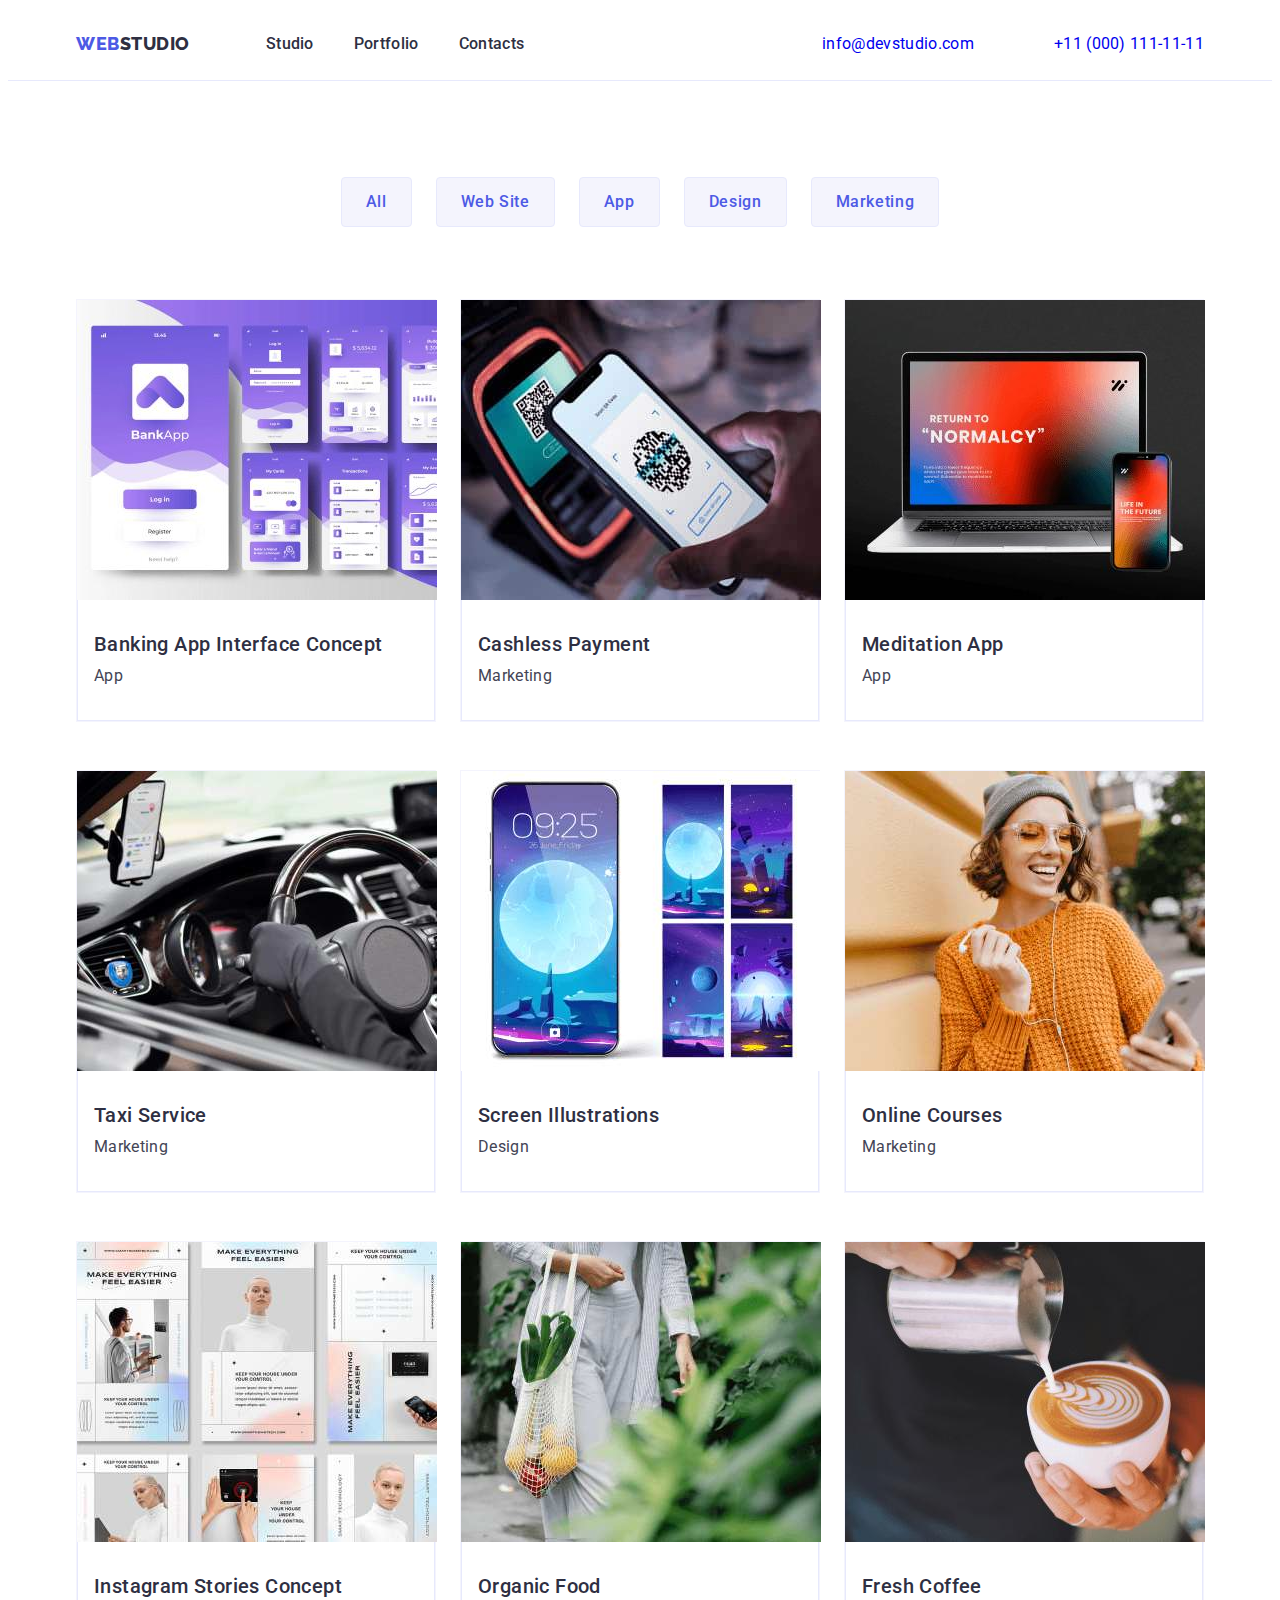
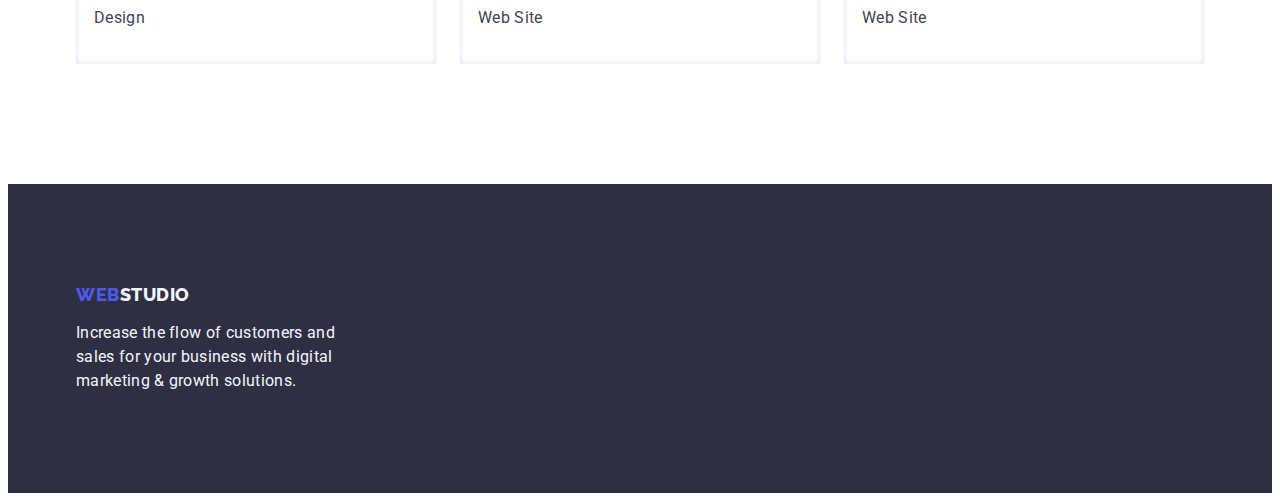
==== commit 5477262c: "change three" ====
--- a/portfolio.html
+++ b/portfolio.html
@@ -147,7 +147,7 @@
             </section>
         </main>
 
-        <footer class="footer benefits">
+        <footer class="footer">
             <div class="container">
                 <a class="footer-logo-link link" href="./index.html">Web<span class="foote-logo-span">Studio</span></a>
                 <p class="footer-logo-text">Increase the flow of customers and sales for your business with digital marketing & growth solutions.</p>
--- a/css/styles.css
+++ b/css/styles.css
@@ -43,21 +43,6 @@
     margin-right: auto;
     padding-left: 15px;
     padding-right: 15px;
-}
-
-.reviews{
-    padding-top: 60px;
-    padding-bottom: 120px;
-}
-
-.benefits {
-    padding-top: 60px;
-    padding-bottom: 60px;
-}
-
-.benefits-footer {
-    padding-top: 100px;
-    padding-bottom: 100px;
 }
 
 .list {
@@ -91,6 +76,7 @@
     padding-bottom: 24px;
     padding-left: 0px;
     padding-right: 0px;
+    border-bottom: 1px solid #e7e9fc;
 }
 .header_container {
     display: flex;
@@ -145,6 +131,7 @@
     letter-spacing: 0.02em;
     color: var(--slate);
     display: flex;
+    gap: 40px;
 }
 
 .header-address-list:hover, .header-address-list:focus {
@@ -215,6 +202,10 @@
     color: var(--slate);
 }
 
+.section-two {
+    padding: 120px 0;
+}
+
 .section-two-list {
     display: flex;
     gap: 24px;
@@ -249,13 +240,14 @@
 }
 
 .section-three-element {
-    max-width: calc((100% - 3 * 24px) / 3);
+    flex-basis: calc((100% - 3 * 24px) / 3);
 }
 
 /*!------------------------section-four------------------*/
 
 .section-four {
     background-color: var(--cloud);
+    padding: 120px 0;
 }
 
 .section-four-list {
@@ -290,6 +282,7 @@
 
 .footer {
     background-color: var(--navyblue);
+    padding: 100px 0;
 }
 
 .footer-logo-link {
@@ -350,6 +343,7 @@
 .portfolio-menu-item-btn:focus {
     color: var(--white);
     background-color: var(--ocean);
+    border: 1px solid transparent;
 }
 
 .portfolio-list {
@@ -380,5 +374,5 @@
     line-height: 1.2;
     letter-spacing: 0.02em;
     color: var(--navyblue);
-    margin-top: 8px;
+    margin-bottom: 8px;
 }